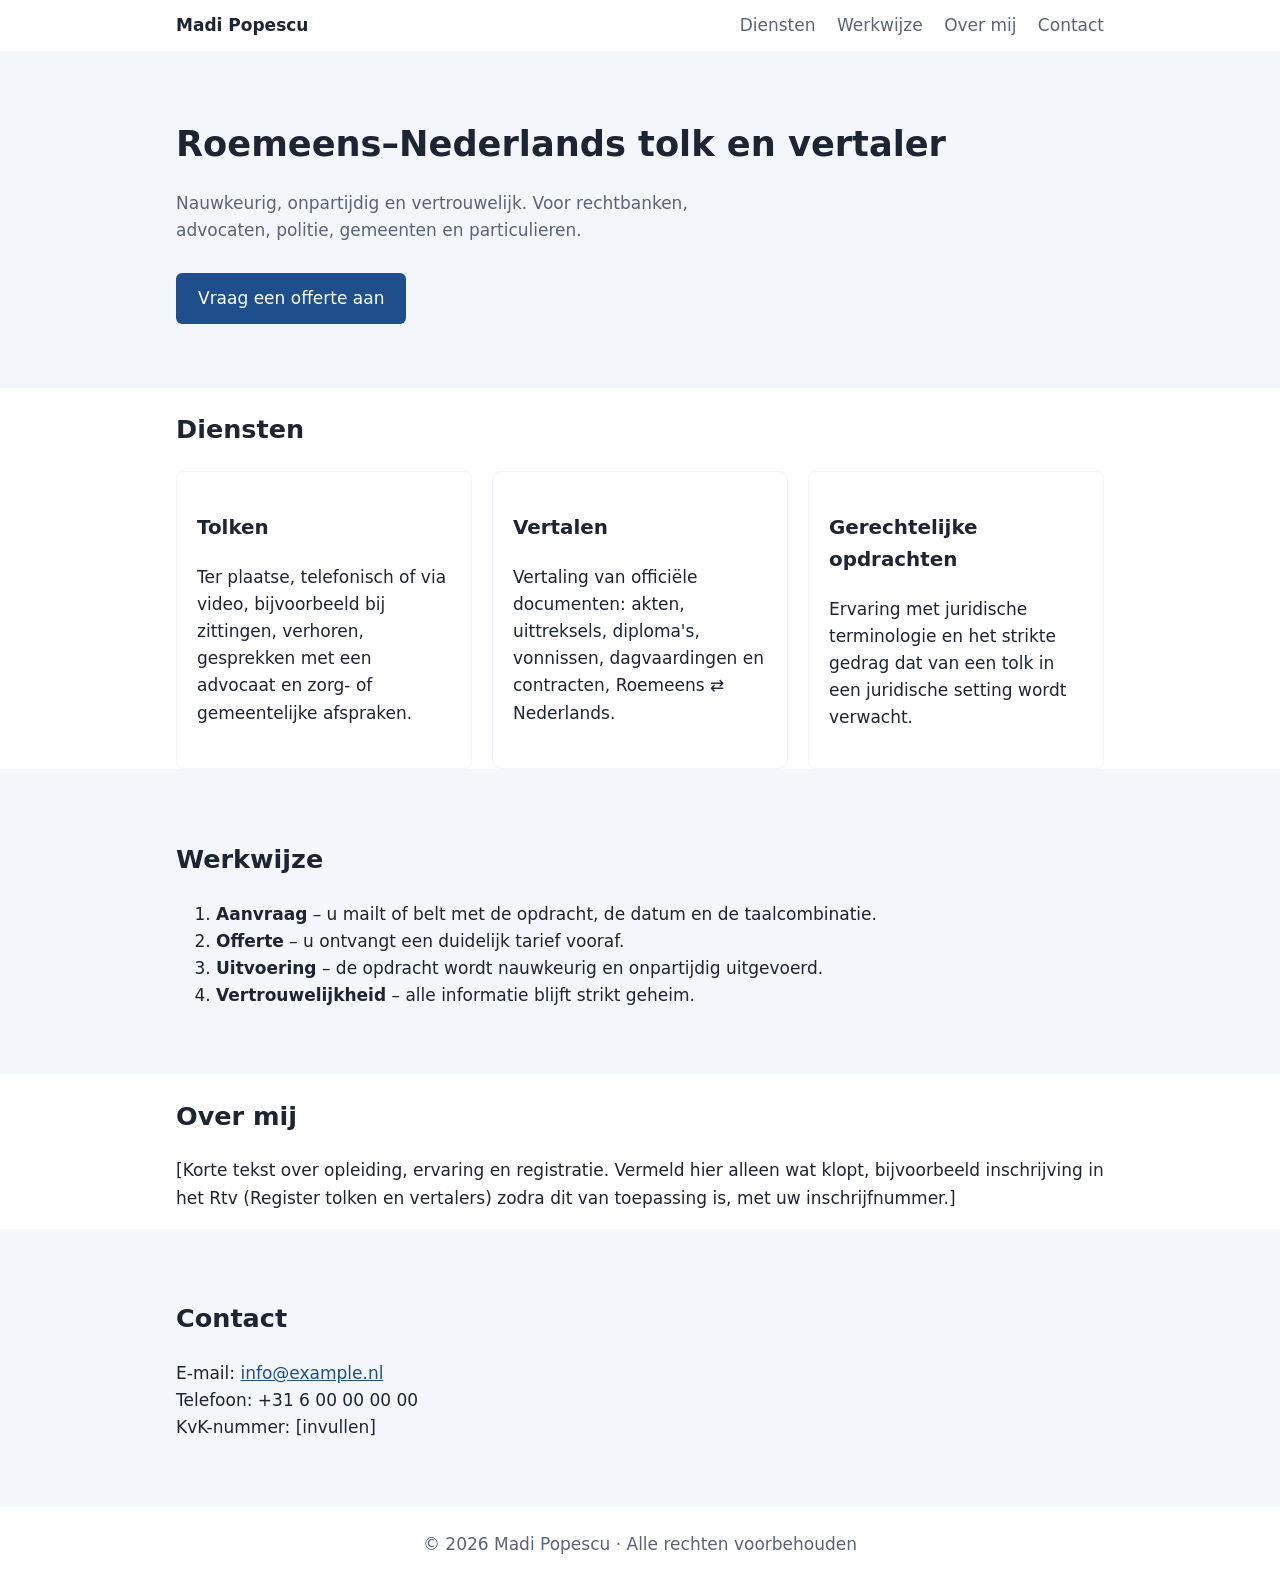
==== site/index.html @ e2a6f59c "Use Madi Popescu as name on site Co-Authored-By: Claude Sonnet 5.5 <noreply@anthropic.com> Claude-Se" ====
<!doctype html>
<html lang="nl">
<head>
  <meta charset="utf-8">
  <meta name="viewport" content="width=device-width, initial-scale=1">
  <title>Madi Popescu – Roemeens–Nederlands tolk en vertaler</title>
  <meta name="description" content="Tolk- en vertaaldiensten Roemeens–Nederlands voor rechtbanken, advocaten, politie, gemeenten en particulieren.">
  <link rel="stylesheet" href="style.css">
</head>
<body>
  <header class="top">
    <div class="wrap bar">
      <a class="logo" href="#">Madi Popescu</a>
      <nav>
        <a href="#diensten">Diensten</a>
        <a href="#werkwijze">Werkwijze</a>
        <a href="#over">Over mij</a>
        <a href="#contact">Contact</a>
      </nav>
    </div>
  </header>

  <main>
    <section class="hero">
      <div class="wrap">
        <h1>Roemeens–Nederlands tolk en vertaler</h1>
        <p>Nauwkeurig, onpartijdig en vertrouwelijk. Voor rechtbanken, advocaten, politie, gemeenten en particulieren.</p>
        <a class="btn" href="#contact">Vraag een offerte aan</a>
      </div>
    </section>

    <section id="diensten" class="wrap">
      <h2>Diensten</h2>
      <div class="cards">
        <article>
          <h3>Tolken</h3>
          <p>Ter plaatse, telefonisch of via video, bijvoorbeeld bij zittingen, verhoren, gesprekken met een advocaat en zorg- of gemeentelijke afspraken.</p>
        </article>
        <article>
          <h3>Vertalen</h3>
          <p>Vertaling van officiële documenten: akten, uittreksels, diploma's, vonnissen, dagvaardingen en contracten, Roemeens ⇄ Nederlands.</p>
        </article>
        <article>
          <h3>Gerechtelijke opdrachten</h3>
          <p>Ervaring met juridische terminologie en het strikte gedrag dat van een tolk in een juridische setting wordt verwacht.</p>
        </article>
      </div>
    </section>

    <section id="werkwijze" class="alt">
      <div class="wrap">
        <h2>Werkwijze</h2>
        <ol>
          <li><strong>Aanvraag</strong> – u mailt of belt met de opdracht, de datum en de taalcombinatie.</li>
          <li><strong>Offerte</strong> – u ontvangt een duidelijk tarief vooraf.</li>
          <li><strong>Uitvoering</strong> – de opdracht wordt nauwkeurig en onpartijdig uitgevoerd.</li>
          <li><strong>Vertrouwelijkheid</strong> – alle informatie blijft strikt geheim.</li>
        </ol>
      </div>
    </section>

    <section id="over" class="wrap">
      <h2>Over mij</h2>
      <p>[Korte tekst over opleiding, ervaring en registratie. Vermeld hier alleen wat klopt, bijvoorbeeld inschrijving in het Rtv (Register tolken en vertalers) zodra dit van toepassing is, met uw inschrijfnummer.]</p>
    </section>

    <section id="contact" class="alt">
      <div class="wrap">
        <h2>Contact</h2>
        <p>E-mail: <a href="mailto:info@example.nl">info@example.nl</a><br>
        Telefoon: +31 6 00 00 00 00<br>
        KvK-nummer: [invullen]</p>
      </div>
    </section>
  </main>

  <footer>
    <div class="wrap">© <span id="y"></span> Madi Popescu · Alle rechten voorbehouden</div>
  </footer>
  <script>document.getElementById('y').textContent = new Date().getFullYear();</script>
</body>
</html>
---- site/style.css ----
:root{--bg:#fff;--fg:#1d2433;--muted:#5b6475;--accent:#1f4e8c;--alt:#f3f6fa}
@media (prefers-color-scheme:dark){:root{--bg:#10151f;--fg:#e8ecf3;--muted:#a3adbf;--accent:#6ea8ff;--alt:#171e2b}}
*{box-sizing:border-box}
body{margin:0;font:17px/1.6 system-ui,sans-serif;background:var(--bg);color:var(--fg)}
.wrap{max-width:960px;margin:0 auto;padding:0 16px}
.top{border-bottom:1px solid var(--alt);position:sticky;top:0;background:var(--bg)}
.bar{display:flex;justify-content:space-between;align-items:center;flex-wrap:wrap;gap:8px;padding-top:12px;padding-bottom:12px}
.logo{font-weight:700;color:var(--fg);text-decoration:none}
nav a{margin-left:16px;color:var(--muted);text-decoration:none}
nav a:hover{color:var(--accent)}
.hero{background:var(--alt);padding:64px 0}
.hero h1{font-size:2.2rem;margin:0 0 12px}
.hero p{max-width:600px;color:var(--muted)}
.btn{display:inline-block;margin-top:12px;padding:12px 22px;background:var(--accent);color:#fff;border-radius:6px;text-decoration:none}
section{padding:48px 0}
section.wrap{padding-left:16px;padding-right:16px}
.alt{background:var(--alt)}
.cards{display:grid;grid-template-columns:repeat(auto-fit,minmax(240px,1fr));gap:20px}
.cards article{border:1px solid var(--alt);border-radius:8px;padding:20px}
a{color:var(--accent)}
footer{padding:24px 0;color:var(--muted);text-align:center}
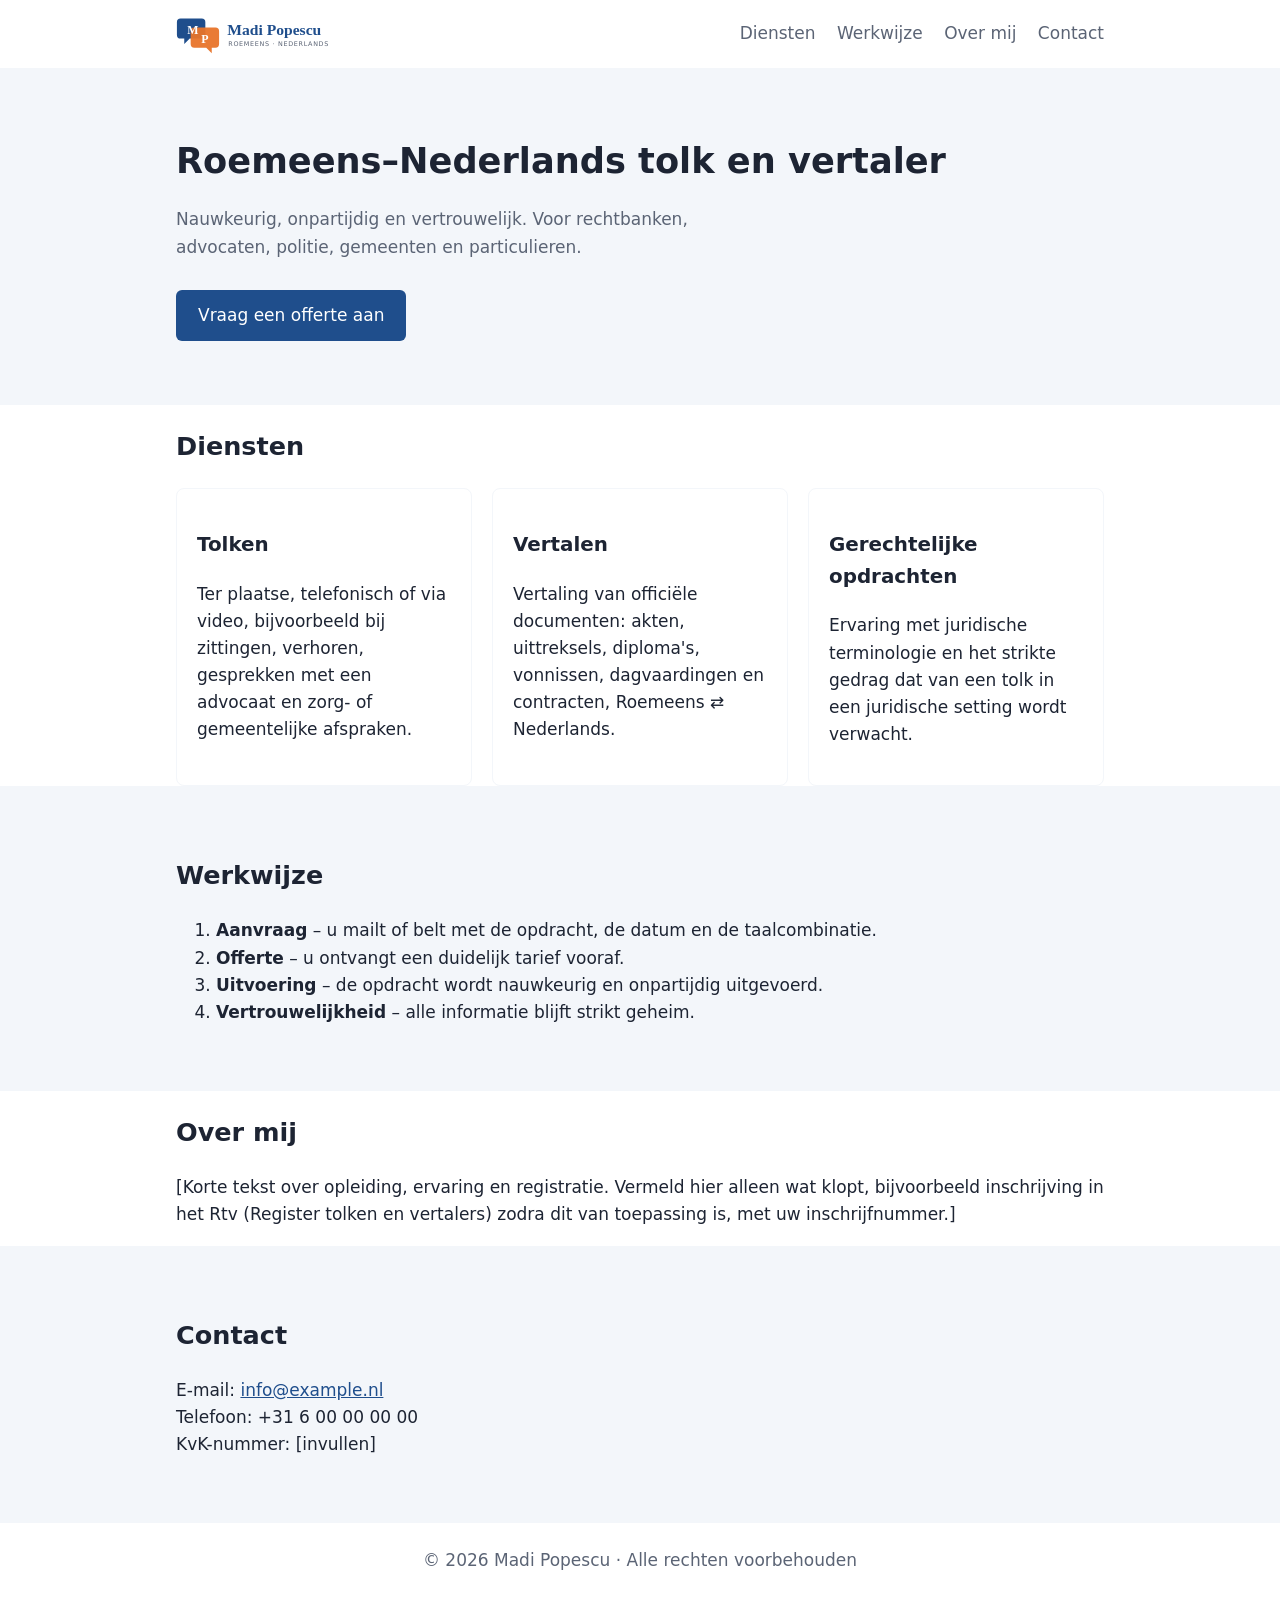
==== commit 097d1e30: "Add logo for Madi Popescu and use it in header Co-Authored-By: Claude Sonnet 5.5 <noreply@anthropic." ====
--- a/site/index.html
+++ b/site/index.html
@@ -10,7 +10,7 @@
 <body>
   <header class="top">
     <div class="wrap bar">
-      <a class="logo" href="#">Madi Popescu</a>
+      <a class="logo" href="#"><img src="logo.svg" alt="Madi Popescu" height="44"></a>
       <nav>
         <a href="#diensten">Diensten</a>
         <a href="#werkwijze">Werkwijze</a>
--- a/site/style.css
+++ b/site/style.css
@@ -5,7 +5,8 @@
 .wrap{max-width:960px;margin:0 auto;padding:0 16px}
 .top{border-bottom:1px solid var(--alt);position:sticky;top:0;background:var(--bg)}
 .bar{display:flex;justify-content:space-between;align-items:center;flex-wrap:wrap;gap:8px;padding-top:12px;padding-bottom:12px}
-.logo{font-weight:700;color:var(--fg);text-decoration:none}
+.logo{display:flex;align-items:center}
+.logo img{display:block;height:44px;width:auto}
 nav a{margin-left:16px;color:var(--muted);text-decoration:none}
 nav a:hover{color:var(--accent)}
 .hero{background:var(--alt);padding:64px 0}
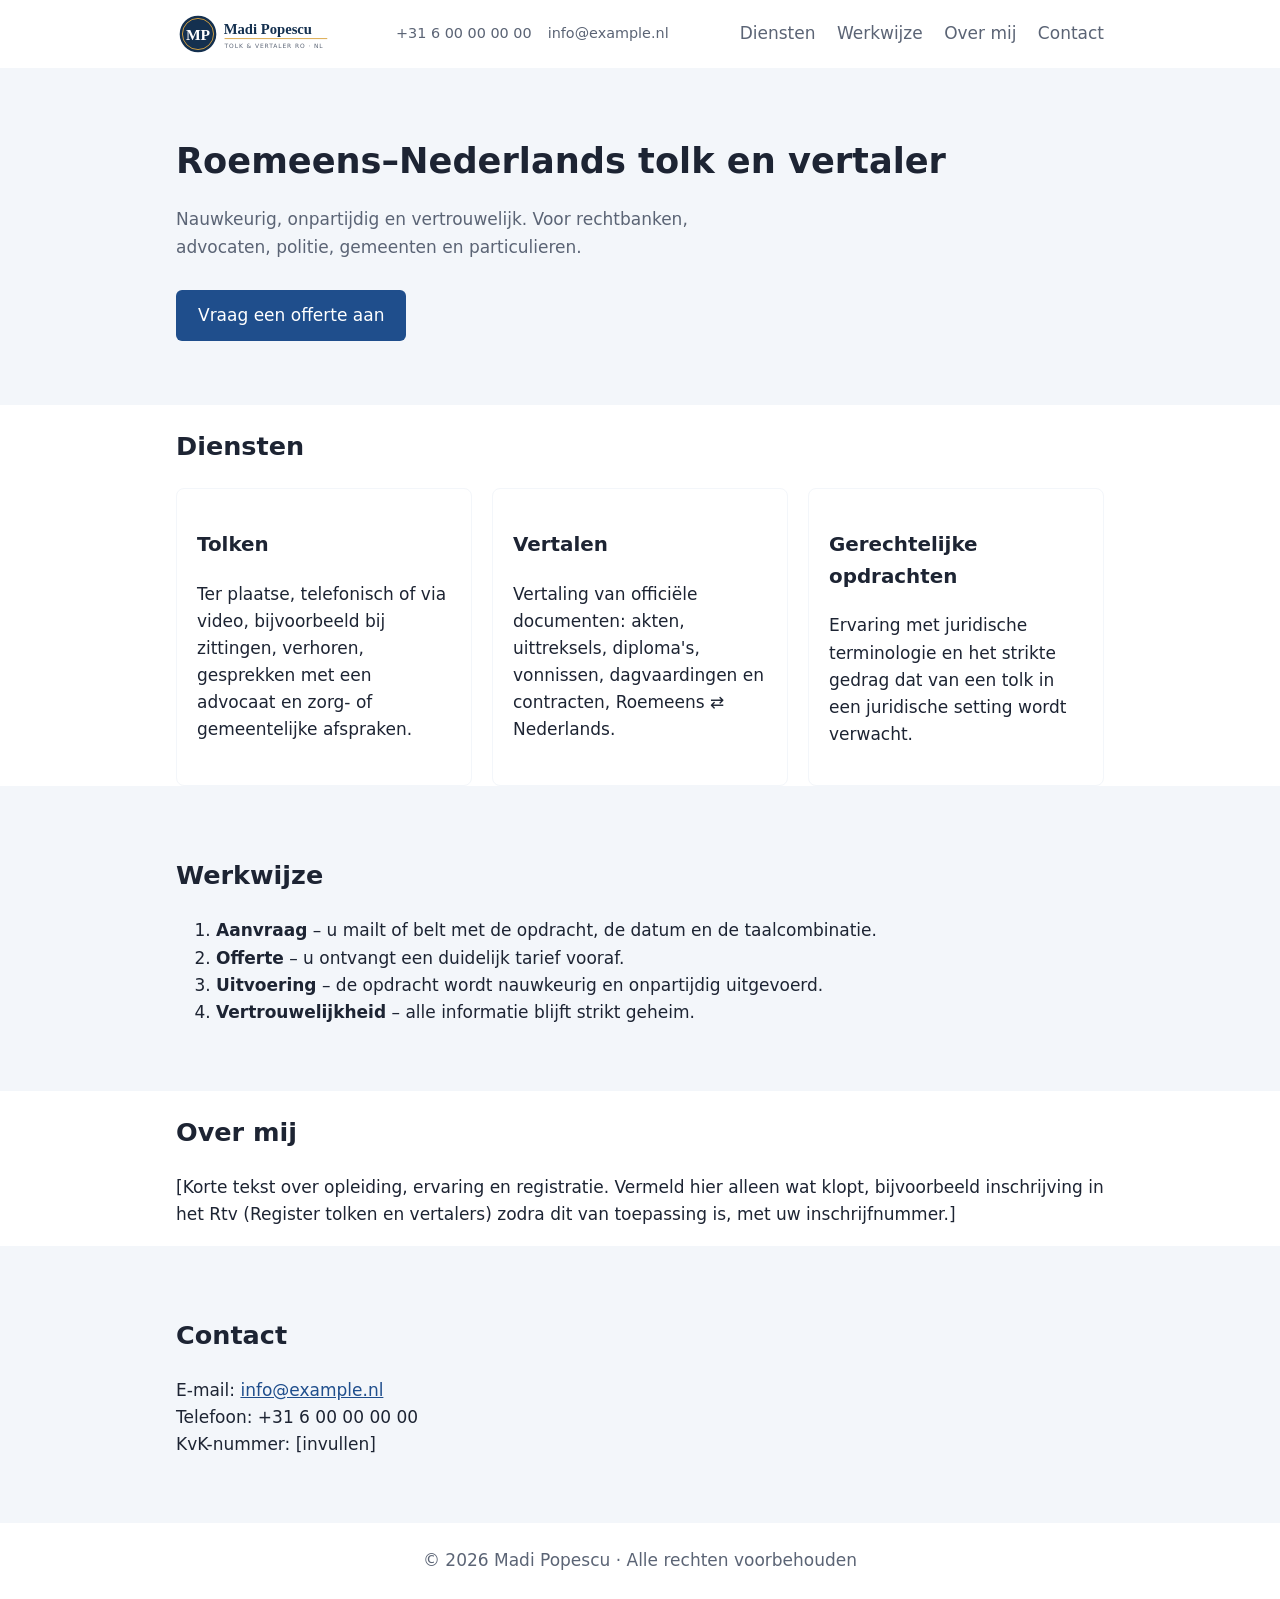
==== commit e47b88d0: "Use monogram logo in header and add phone/email to top bar Co-Authored-By: Claude Sonnet 5.5 <norepl" ====
--- a/site/index.html
+++ b/site/index.html
@@ -11,6 +11,10 @@
   <header class="top">
     <div class="wrap bar">
       <a class="logo" href="#"><img src="logo.svg" alt="Madi Popescu" height="44"></a>
+      <div class="contact-top">
+        <a href="tel:+31600000000">+31 6 00 00 00 00</a>
+        <a href="mailto:info@example.nl">info@example.nl</a>
+      </div>
       <nav>
         <a href="#diensten">Diensten</a>
         <a href="#werkwijze">Werkwijze</a>
--- a/site/style.css
+++ b/site/style.css
@@ -20,3 +20,7 @@
 .cards article{border:1px solid var(--alt);border-radius:8px;padding:20px}
 a{color:var(--accent)}
 footer{padding:24px 0;color:var(--muted);text-align:center}
+.contact-top{display:flex;gap:16px;flex-wrap:wrap;font-size:.9rem}
+.contact-top a{color:var(--muted);text-decoration:none}
+.contact-top a:hover{color:var(--accent)}
+@media (prefers-color-scheme:dark){.logo img{background:#fff;border-radius:6px;padding:2px 6px}}
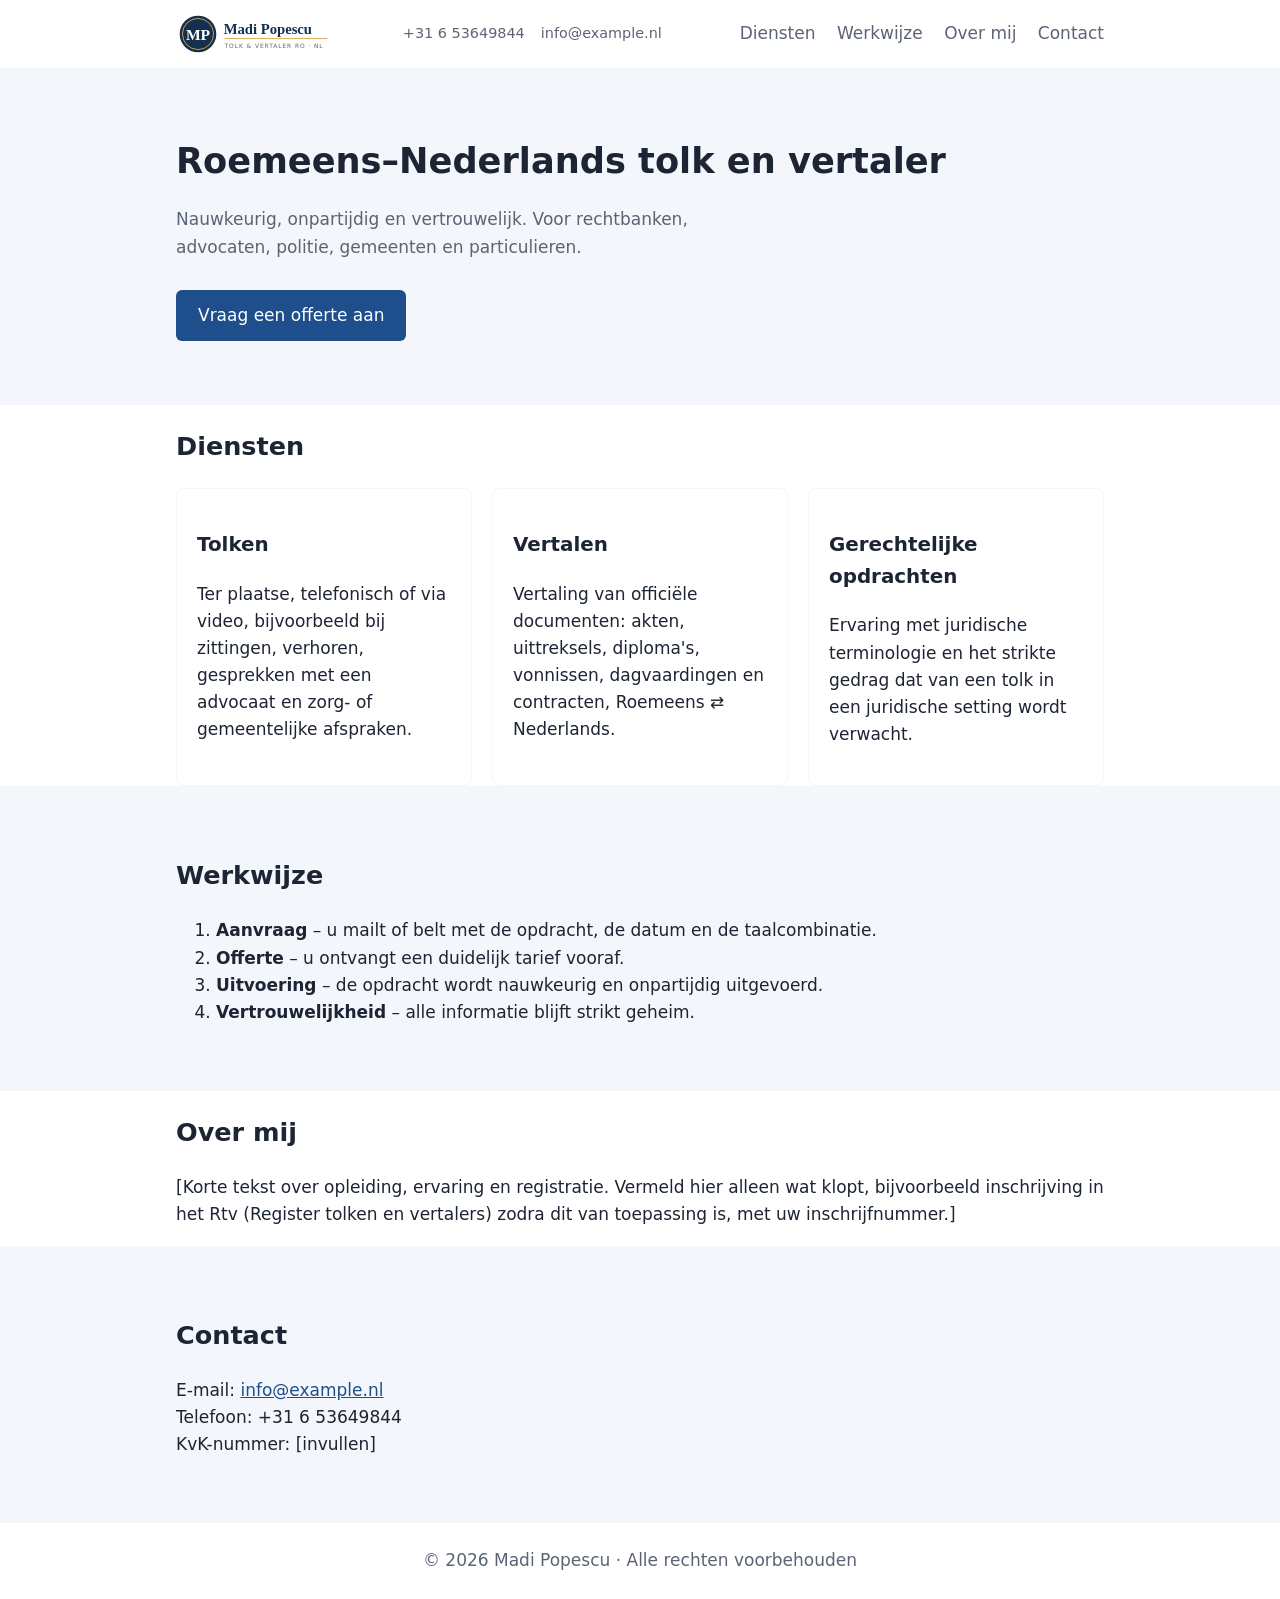
==== commit 3095179b: "Set Madi's real phone number Co-Authored-By: Claude Sonnet 5.5 <noreply@anthropic.com> Claude-Sessio" ====
--- a/site/index.html
+++ b/site/index.html
@@ -12,7 +12,7 @@
     <div class="wrap bar">
       <a class="logo" href="#"><img src="logo.svg" alt="Madi Popescu" height="44"></a>
       <div class="contact-top">
-        <a href="tel:+31600000000">+31 6 00 00 00 00</a>
+        <a href="tel:+31653649844">+31 6 53649844</a>
         <a href="mailto:info@example.nl">info@example.nl</a>
       </div>
       <nav>
@@ -72,7 +72,7 @@
       <div class="wrap">
         <h2>Contact</h2>
         <p>E-mail: <a href="mailto:info@example.nl">info@example.nl</a><br>
-        Telefoon: +31 6 00 00 00 00<br>
+        Telefoon: +31 6 53649844<br>
         KvK-nummer: [invullen]</p>
       </div>
     </section>
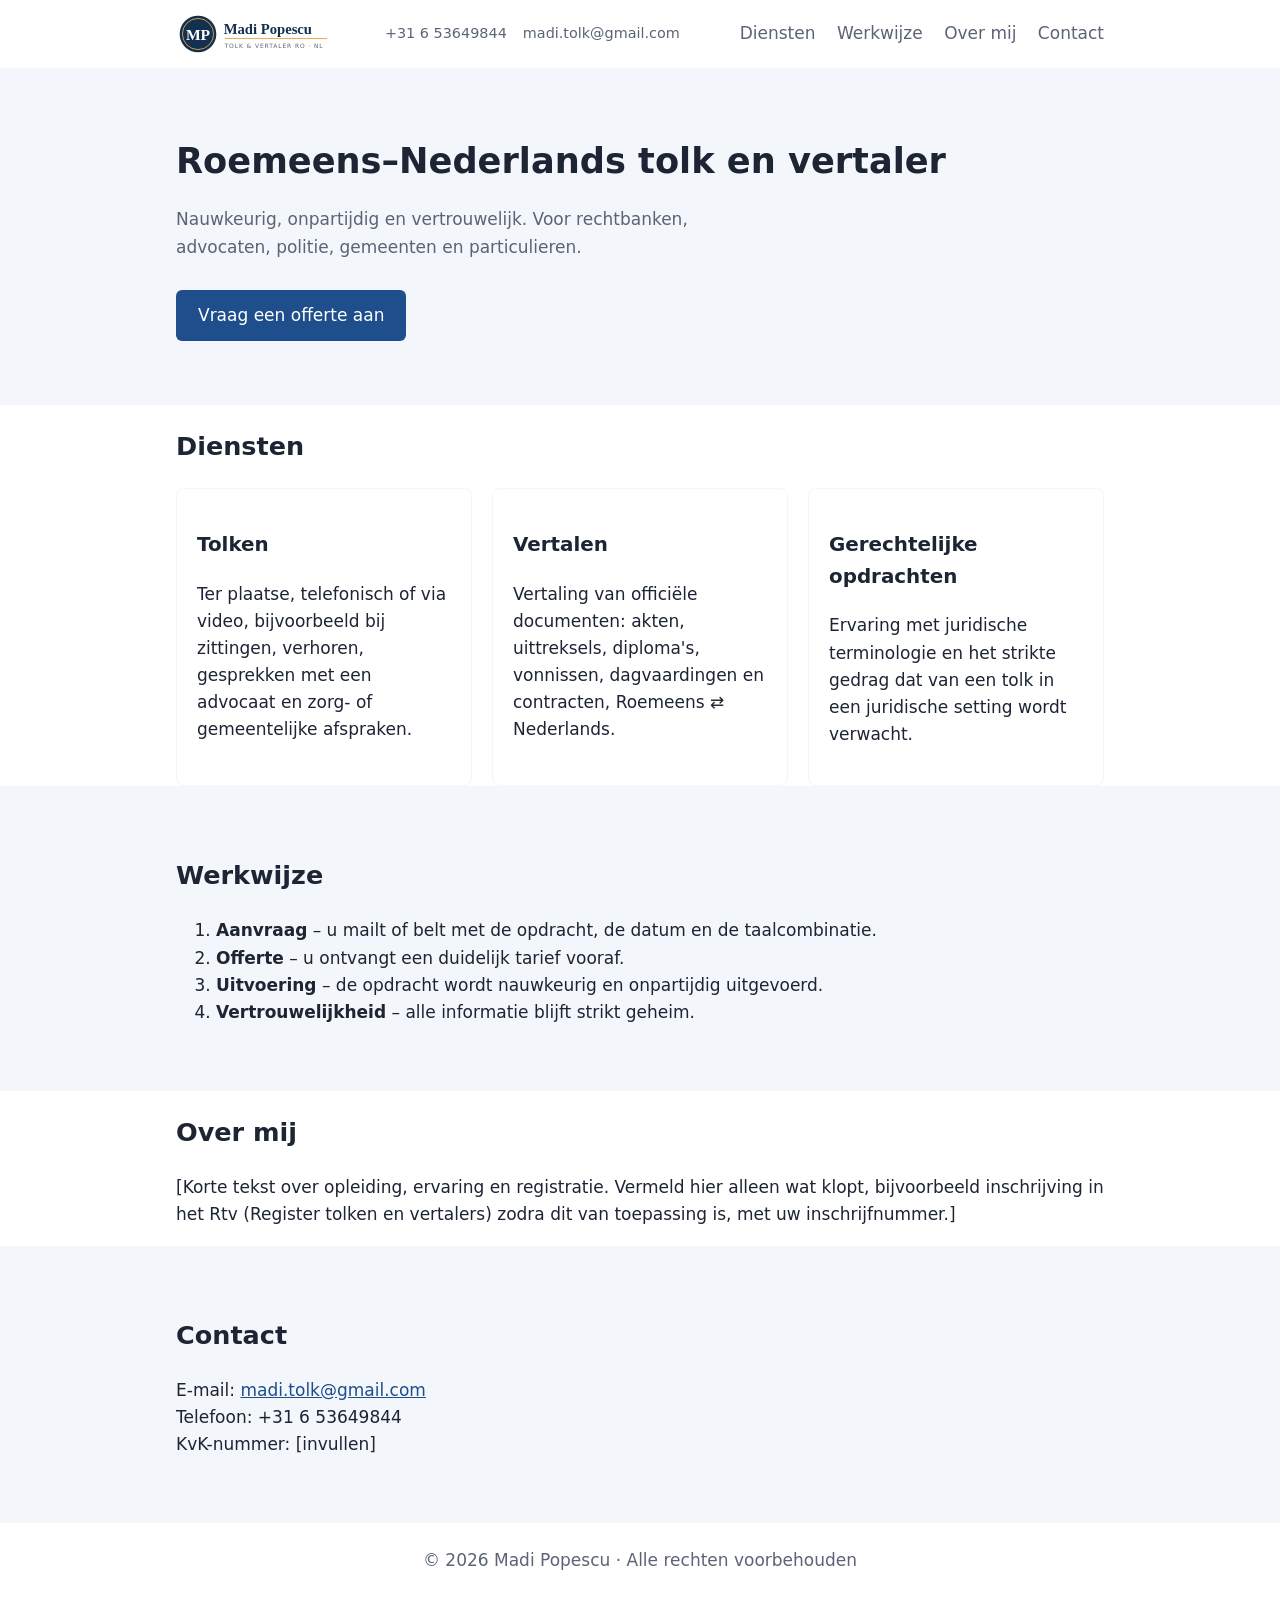
==== commit d580a48b: "Set Madi's real e-mail address Co-Authored-By: Claude Sonnet 5.5 <noreply@anthropic.com> Claude-Sess" ====
--- a/site/index.html
+++ b/site/index.html
@@ -13,7 +13,7 @@
       <a class="logo" href="#"><img src="logo.svg" alt="Madi Popescu" height="44"></a>
       <div class="contact-top">
         <a href="tel:+31653649844">+31 6 53649844</a>
-        <a href="mailto:info@example.nl">info@example.nl</a>
+        <a href="mailto:madi.tolk@gmail.com">madi.tolk@gmail.com</a>
       </div>
       <nav>
         <a href="#diensten">Diensten</a>
@@ -71,7 +71,7 @@
     <section id="contact" class="alt">
       <div class="wrap">
         <h2>Contact</h2>
-        <p>E-mail: <a href="mailto:info@example.nl">info@example.nl</a><br>
+        <p>E-mail: <a href="mailto:madi.tolk@gmail.com">madi.tolk@gmail.com</a><br>
         Telefoon: +31 6 53649844<br>
         KvK-nummer: [invullen]</p>
       </div>
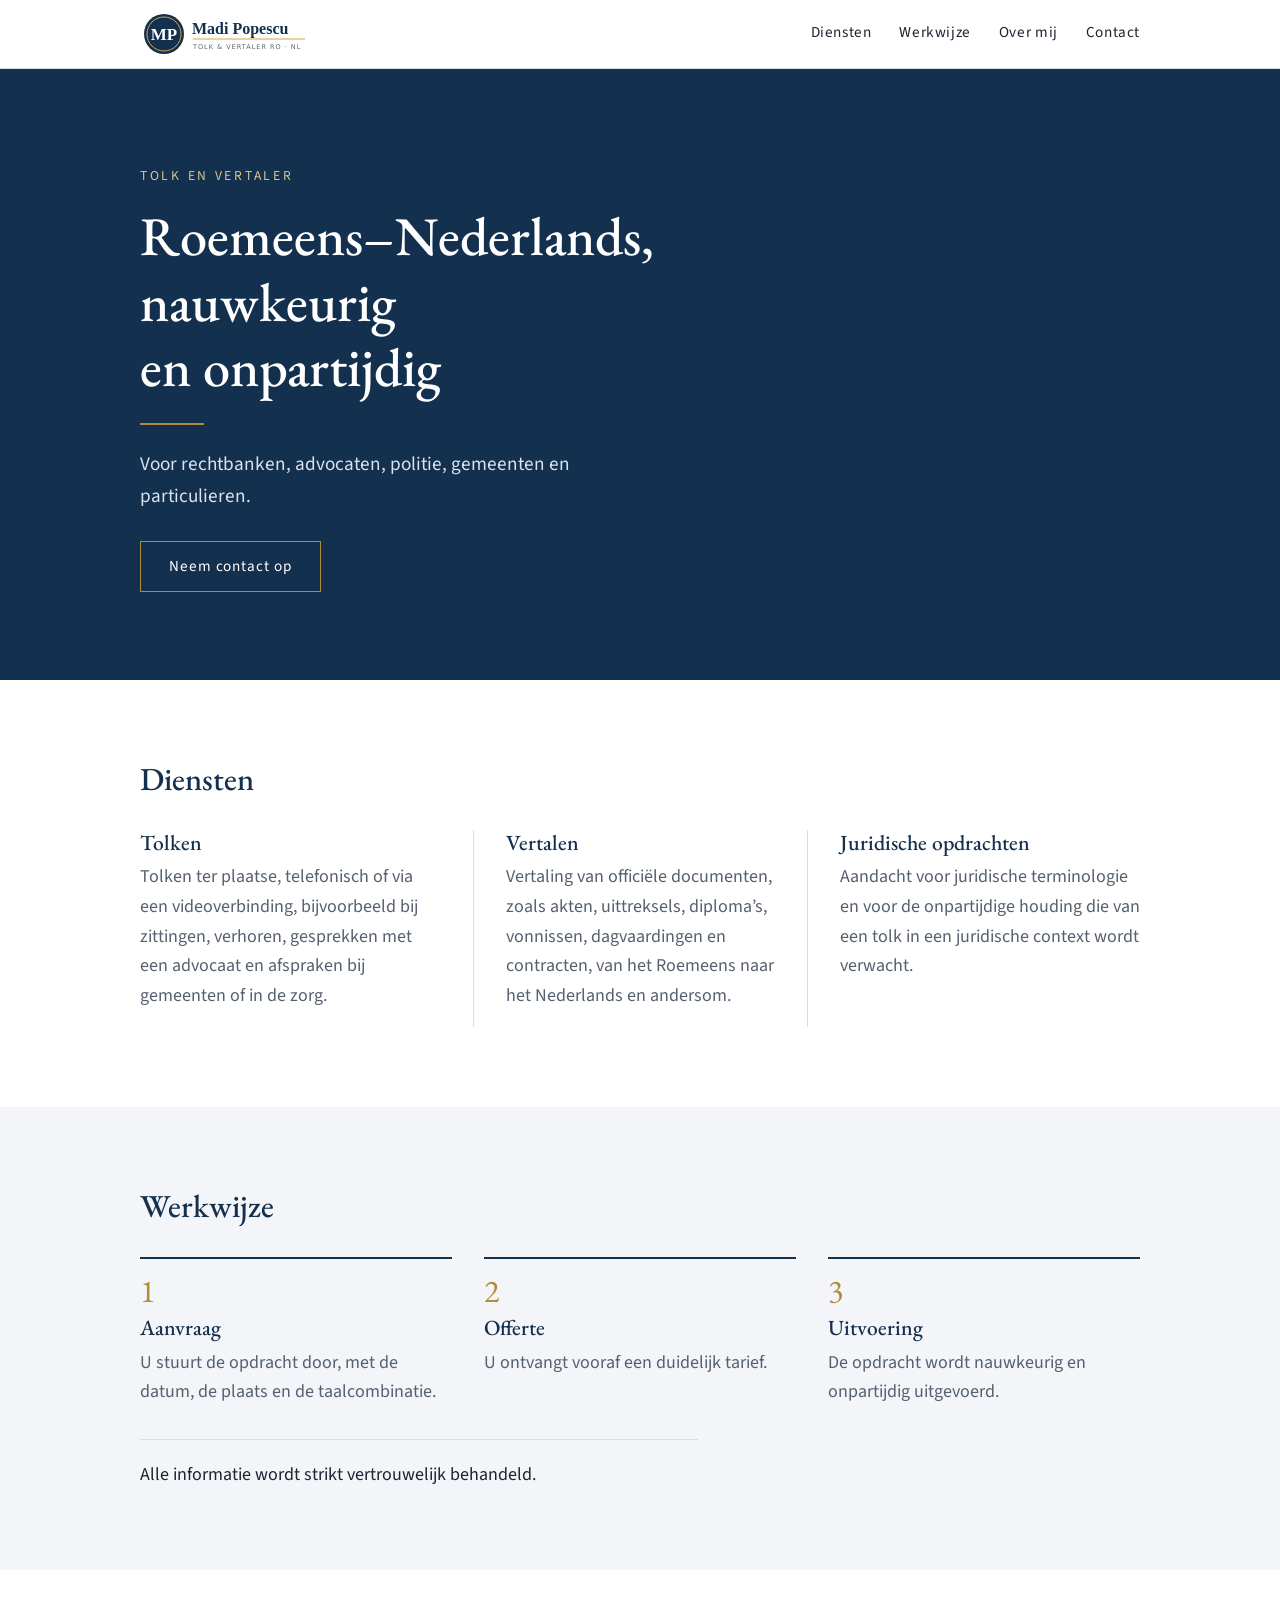
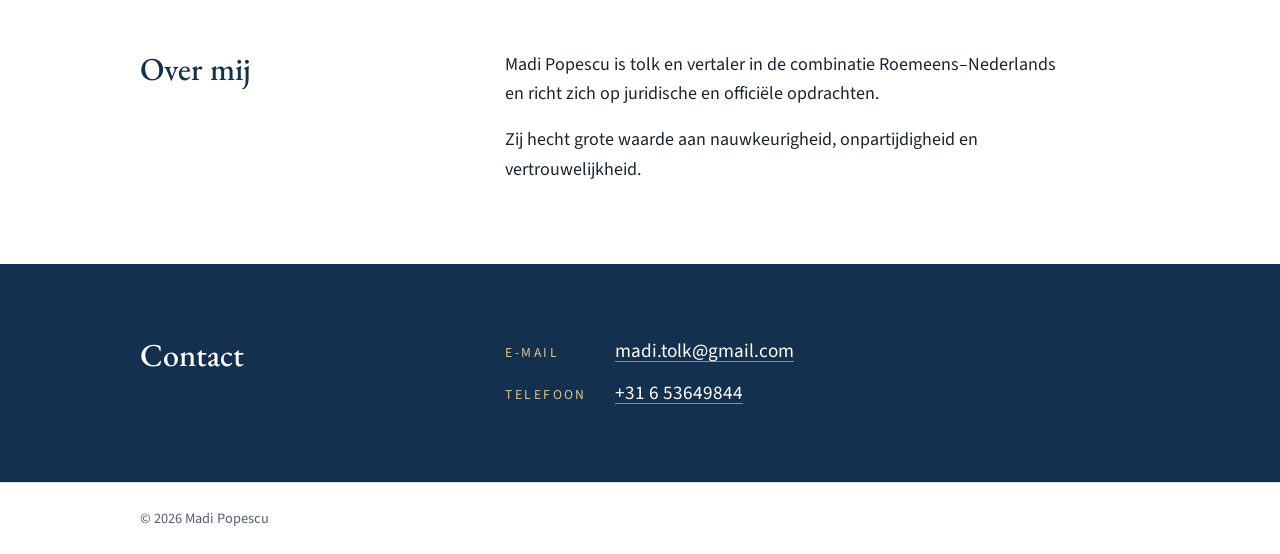
==== commit 97350802: "Redesign site: classic navy/gold look and proofread Dutch copy Co-Authored-By: Claude Sonnet 5.5 <no" ====
--- a/site/index.html
+++ b/site/index.html
@@ -5,81 +5,102 @@
   <meta name="viewport" content="width=device-width, initial-scale=1">
   <title>Madi Popescu – Roemeens–Nederlands tolk en vertaler</title>
   <meta name="description" content="Tolk- en vertaaldiensten Roemeens–Nederlands voor rechtbanken, advocaten, politie, gemeenten en particulieren.">
+  <link rel="preconnect" href="https://fonts.googleapis.com">
+  <link rel="preconnect" href="https://fonts.gstatic.com" crossorigin>
+  <link rel="stylesheet" href="https://fonts.googleapis.com/css2?family=EB+Garamond:wght@500;600&family=Source+Sans+3:wght@400;600&display=swap">
   <link rel="stylesheet" href="style.css">
 </head>
 <body>
   <header class="top">
     <div class="wrap bar">
-      <a class="logo" href="#"><img src="logo.svg" alt="Madi Popescu" height="44"></a>
-      <div class="contact-top">
-        <a href="tel:+31653649844">+31 6 53649844</a>
-        <a href="mailto:madi.tolk@gmail.com">madi.tolk@gmail.com</a>
-      </div>
-      <nav>
+      <a class="logo" href="#top"><img src="logo.svg" alt="Madi Popescu" height="48"></a>
+      <nav aria-label="Hoofdmenu">
         <a href="#diensten">Diensten</a>
         <a href="#werkwijze">Werkwijze</a>
-        <a href="#over">Over mij</a>
+        <a href="#over-mij">Over mij</a>
         <a href="#contact">Contact</a>
       </nav>
     </div>
   </header>
 
-  <main>
+  <main id="top">
     <section class="hero">
       <div class="wrap">
-        <h1>Roemeens–Nederlands tolk en vertaler</h1>
-        <p>Nauwkeurig, onpartijdig en vertrouwelijk. Voor rechtbanken, advocaten, politie, gemeenten en particulieren.</p>
-        <a class="btn" href="#contact">Vraag een offerte aan</a>
+        <p class="eyebrow">Tolk en vertaler</p>
+        <h1>Roemeens–Nederlands, nauwkeurig en onpartijdig</h1>
+        <p class="lead">Voor rechtbanken, advocaten, politie, gemeenten en particulieren.</p>
+        <a class="btn" href="#contact">Neem contact op</a>
       </div>
     </section>
 
-    <section id="diensten" class="wrap">
-      <h2>Diensten</h2>
-      <div class="cards">
-        <article>
-          <h3>Tolken</h3>
-          <p>Ter plaatse, telefonisch of via video, bijvoorbeeld bij zittingen, verhoren, gesprekken met een advocaat en zorg- of gemeentelijke afspraken.</p>
-        </article>
-        <article>
-          <h3>Vertalen</h3>
-          <p>Vertaling van officiële documenten: akten, uittreksels, diploma's, vonnissen, dagvaardingen en contracten, Roemeens ⇄ Nederlands.</p>
-        </article>
-        <article>
-          <h3>Gerechtelijke opdrachten</h3>
-          <p>Ervaring met juridische terminologie en het strikte gedrag dat van een tolk in een juridische setting wordt verwacht.</p>
-        </article>
+    <section id="diensten" class="section">
+      <div class="wrap">
+        <h2>Diensten</h2>
+        <div class="cols">
+          <article>
+            <h3>Tolken</h3>
+            <p>Tolken ter plaatse, telefonisch of via een videoverbinding, bijvoorbeeld bij zittingen, verhoren, gesprekken met een advocaat en afspraken bij gemeenten of in de zorg.</p>
+          </article>
+          <article>
+            <h3>Vertalen</h3>
+            <p>Vertaling van officiële documenten, zoals akten, uittreksels, diploma’s, vonnissen, dagvaardingen en contracten, van het Roemeens naar het Nederlands en andersom.</p>
+          </article>
+          <article>
+            <h3>Juridische opdrachten</h3>
+            <p>Aandacht voor juridische terminologie en voor de onpartijdige houding die van een tolk in een juridische context wordt verwacht.</p>
+          </article>
+        </div>
       </div>
     </section>
 
-    <section id="werkwijze" class="alt">
+    <section id="werkwijze" class="section tint">
       <div class="wrap">
         <h2>Werkwijze</h2>
-        <ol>
-          <li><strong>Aanvraag</strong> – u mailt of belt met de opdracht, de datum en de taalcombinatie.</li>
-          <li><strong>Offerte</strong> – u ontvangt een duidelijk tarief vooraf.</li>
-          <li><strong>Uitvoering</strong> – de opdracht wordt nauwkeurig en onpartijdig uitgevoerd.</li>
-          <li><strong>Vertrouwelijkheid</strong> – alle informatie blijft strikt geheim.</li>
+        <ol class="steps">
+          <li>
+            <h3>Aanvraag</h3>
+            <p>U stuurt de opdracht door, met de datum, de plaats en de taalcombinatie.</p>
+          </li>
+          <li>
+            <h3>Offerte</h3>
+            <p>U ontvangt vooraf een duidelijk tarief.</p>
+          </li>
+          <li>
+            <h3>Uitvoering</h3>
+            <p>De opdracht wordt nauwkeurig en onpartijdig uitgevoerd.</p>
+          </li>
         </ol>
+        <p class="note">Alle informatie wordt strikt vertrouwelijk behandeld.</p>
       </div>
     </section>
 
-    <section id="over" class="wrap">
-      <h2>Over mij</h2>
-      <p>[Korte tekst over opleiding, ervaring en registratie. Vermeld hier alleen wat klopt, bijvoorbeeld inschrijving in het Rtv (Register tolken en vertalers) zodra dit van toepassing is, met uw inschrijfnummer.]</p>
+    <section id="over-mij" class="section">
+      <div class="wrap split">
+        <h2>Over mij</h2>
+        <div>
+          <p>Madi Popescu is tolk en vertaler in de combinatie Roemeens–Nederlands en richt zich op juridische en officiële opdrachten.</p>
+          <p>Zij hecht grote waarde aan nauwkeurigheid, onpartijdigheid en vertrouwelijkheid.</p>
+          <!-- Nog toe te voegen: opleiding, ervaring en, zodra van toepassing, inschrijving in het Rtv met inschrijfnummer. -->
+        </div>
+      </div>
     </section>
 
-    <section id="contact" class="alt">
-      <div class="wrap">
+    <section id="contact" class="contact">
+      <div class="wrap split">
         <h2>Contact</h2>
-        <p>E-mail: <a href="mailto:madi.tolk@gmail.com">madi.tolk@gmail.com</a><br>
-        Telefoon: +31 6 53649844<br>
-        KvK-nummer: [invullen]</p>
+        <dl>
+          <dt>E-mail</dt>
+          <dd><a href="mailto:madi.tolk@gmail.com">madi.tolk@gmail.com</a></dd>
+          <dt>Telefoon</dt>
+          <dd><a href="tel:+31653649844">+31 6 53649844</a></dd>
+          <!-- KvK-nummer toevoegen zodra beschikbaar. -->
+        </dl>
       </div>
     </section>
   </main>
 
   <footer>
-    <div class="wrap">© <span id="y"></span> Madi Popescu · Alle rechten voorbehouden</div>
+    <div class="wrap">© <span id="y">2026</span> Madi Popescu</div>
   </footer>
   <script>document.getElementById('y').textContent = new Date().getFullYear();</script>
 </body>
--- a/site/style.css
+++ b/site/style.css
@@ -1,26 +1,78 @@
-:root{--bg:#fff;--fg:#1d2433;--muted:#5b6475;--accent:#1f4e8c;--alt:#f3f6fa}
-@media (prefers-color-scheme:dark){:root{--bg:#10151f;--fg:#e8ecf3;--muted:#a3adbf;--accent:#6ea8ff;--alt:#171e2b}}
+/* Klassiek en ingetogen: marineblauw als hoofdkleur, goud alleen voor dunne lijnen. */
+:root{
+  --navy:#14304f;
+  --gold:#b08d3c;
+  --ink:#1c2430;
+  --muted:#556070;
+  --paper:#ffffff;
+  --tint:#f3f5f8;
+  --rule:#d9dee6;
+  --serif:"EB Garamond",Georgia,"Times New Roman",serif;
+  --sans:"Source Sans 3",system-ui,-apple-system,"Segoe UI",sans-serif;
+  color-scheme:light;
+}
 *{box-sizing:border-box}
-body{margin:0;font:17px/1.6 system-ui,sans-serif;background:var(--bg);color:var(--fg)}
-.wrap{max-width:960px;margin:0 auto;padding:0 16px}
-.top{border-bottom:1px solid var(--alt);position:sticky;top:0;background:var(--bg)}
-.bar{display:flex;justify-content:space-between;align-items:center;flex-wrap:wrap;gap:8px;padding-top:12px;padding-bottom:12px}
-.logo{display:flex;align-items:center}
-.logo img{display:block;height:44px;width:auto}
-nav a{margin-left:16px;color:var(--muted);text-decoration:none}
-nav a:hover{color:var(--accent)}
-.hero{background:var(--alt);padding:64px 0}
-.hero h1{font-size:2.2rem;margin:0 0 12px}
-.hero p{max-width:600px;color:var(--muted)}
-.btn{display:inline-block;margin-top:12px;padding:12px 22px;background:var(--accent);color:#fff;border-radius:6px;text-decoration:none}
-section{padding:48px 0}
-section.wrap{padding-left:16px;padding-right:16px}
-.alt{background:var(--alt)}
-.cards{display:grid;grid-template-columns:repeat(auto-fit,minmax(240px,1fr));gap:20px}
-.cards article{border:1px solid var(--alt);border-radius:8px;padding:20px}
-a{color:var(--accent)}
-footer{padding:24px 0;color:var(--muted);text-align:center}
-.contact-top{display:flex;gap:16px;flex-wrap:wrap;font-size:.9rem}
-.contact-top a{color:var(--muted);text-decoration:none}
-.contact-top a:hover{color:var(--accent)}
-@media (prefers-color-scheme:dark){.logo img{background:#fff;border-radius:6px;padding:2px 6px}}
+html{scroll-behavior:smooth;scroll-padding-top:5rem}
+body{margin:0;background:var(--paper);color:var(--ink);font:18px/1.65 var(--sans)}
+.wrap{max-width:1040px;margin:0 auto;padding-left:max(20px,env(safe-area-inset-left,0px));padding-right:max(20px,env(safe-area-inset-right,0px))}
+a{color:var(--navy)}
+:focus-visible{outline:2px solid var(--gold);outline-offset:3px}
+
+h1,h2,h3{font-family:var(--serif);font-weight:500;line-height:1.2;text-wrap:balance;margin:0}
+h2{font-size:2rem;color:var(--navy)}
+h3{font-size:1.35rem;color:var(--navy);margin-bottom:.4rem}
+p{margin:0 0 1rem;max-width:62ch}
+
+.top{background:var(--paper);border-bottom:1px solid var(--rule);position:sticky;top:env(safe-area-inset-top,0px);z-index:5}
+.bar{display:flex;justify-content:space-between;align-items:center;flex-wrap:wrap;gap:8px 24px;padding-top:10px;padding-bottom:10px}
+.logo img{display:block;height:48px;width:auto}
+nav{display:flex;gap:28px;flex-wrap:wrap}
+nav a{color:var(--ink);text-decoration:none;font-size:.95rem;letter-spacing:.04em;padding:4px 0;border-bottom:2px solid transparent}
+nav a:hover{border-color:var(--gold)}
+
+.hero{background:var(--navy);color:#fff;padding:96px 0 88px}
+.eyebrow{margin:0 0 1rem;font-size:.85rem;letter-spacing:.2em;text-transform:uppercase;color:#d9c48c}
+.hero h1{font-size:clamp(2.1rem,5vw,3.4rem);max-width:20ch;color:#fff}
+.hero h1::after{content:"";display:block;width:64px;height:2px;background:var(--gold);margin:1.5rem 0}
+.lead{font-size:1.2rem;color:#dbe3ee;max-width:52ch}
+.btn{display:inline-block;margin-top:.75rem;padding:12px 28px;border:1px solid var(--gold);color:#fff;text-decoration:none;letter-spacing:.06em;font-size:.95rem}
+.btn:hover{background:var(--gold);color:var(--navy)}
+
+.section{padding:80px 0}
+.tint{background:var(--tint)}
+.section h2{margin-bottom:2rem}
+.cols{display:grid;grid-template-columns:repeat(3,1fr);gap:0}
+.cols article{padding:0 32px;border-left:1px solid var(--rule)}
+.cols article:first-child{padding-left:0;border-left:0}
+.cols article:last-child{padding-right:0}
+.cols p{color:var(--muted)}
+
+.steps{list-style:none;margin:0 0 2rem;padding:0;display:grid;grid-template-columns:repeat(3,1fr);gap:32px;counter-reset:s}
+.steps li{counter-increment:s;border-top:2px solid var(--navy);padding-top:1rem}
+.steps li::before{content:counter(s);display:block;font-family:var(--serif);font-size:2rem;color:var(--gold);line-height:1;margin-bottom:.5rem}
+.steps p{color:var(--muted);margin:0}
+.note{margin:0;padding-top:1.25rem;border-top:1px solid var(--rule);color:var(--ink)}
+
+.split{display:grid;grid-template-columns:1fr 2fr;gap:24px 48px}
+.split h2{margin:0}
+.split p:last-child{margin-bottom:0}
+
+.contact{background:var(--navy);color:#fff;padding:72px 0}
+.contact h2{color:#fff}
+.contact dl{margin:0;display:grid;grid-template-columns:max-content 1fr;gap:10px 28px;align-items:baseline}
+.contact dt{font-size:.85rem;letter-spacing:.18em;text-transform:uppercase;color:#d9c48c}
+.contact dd{margin:0;font-size:1.2rem;overflow-wrap:anywhere}
+.contact a{color:#fff;text-decoration-color:var(--gold);text-underline-offset:4px}
+
+footer{padding:24px 0;color:var(--muted);font-size:.9rem;border-top:1px solid var(--rule)}
+
+@media (max-width:760px){
+  body{font-size:17px}
+  .hero{padding:64px 0}
+  .section{padding:56px 0}
+  .cols,.steps,.split{grid-template-columns:1fr}
+  .cols article,.cols article:first-child,.cols article:last-child{padding:0 0 24px;border-left:0;border-bottom:1px solid var(--rule)}
+  .cols article:last-child{border-bottom:0}
+  nav{gap:18px}
+}
+@media (prefers-reduced-motion:reduce){html{scroll-behavior:auto}}
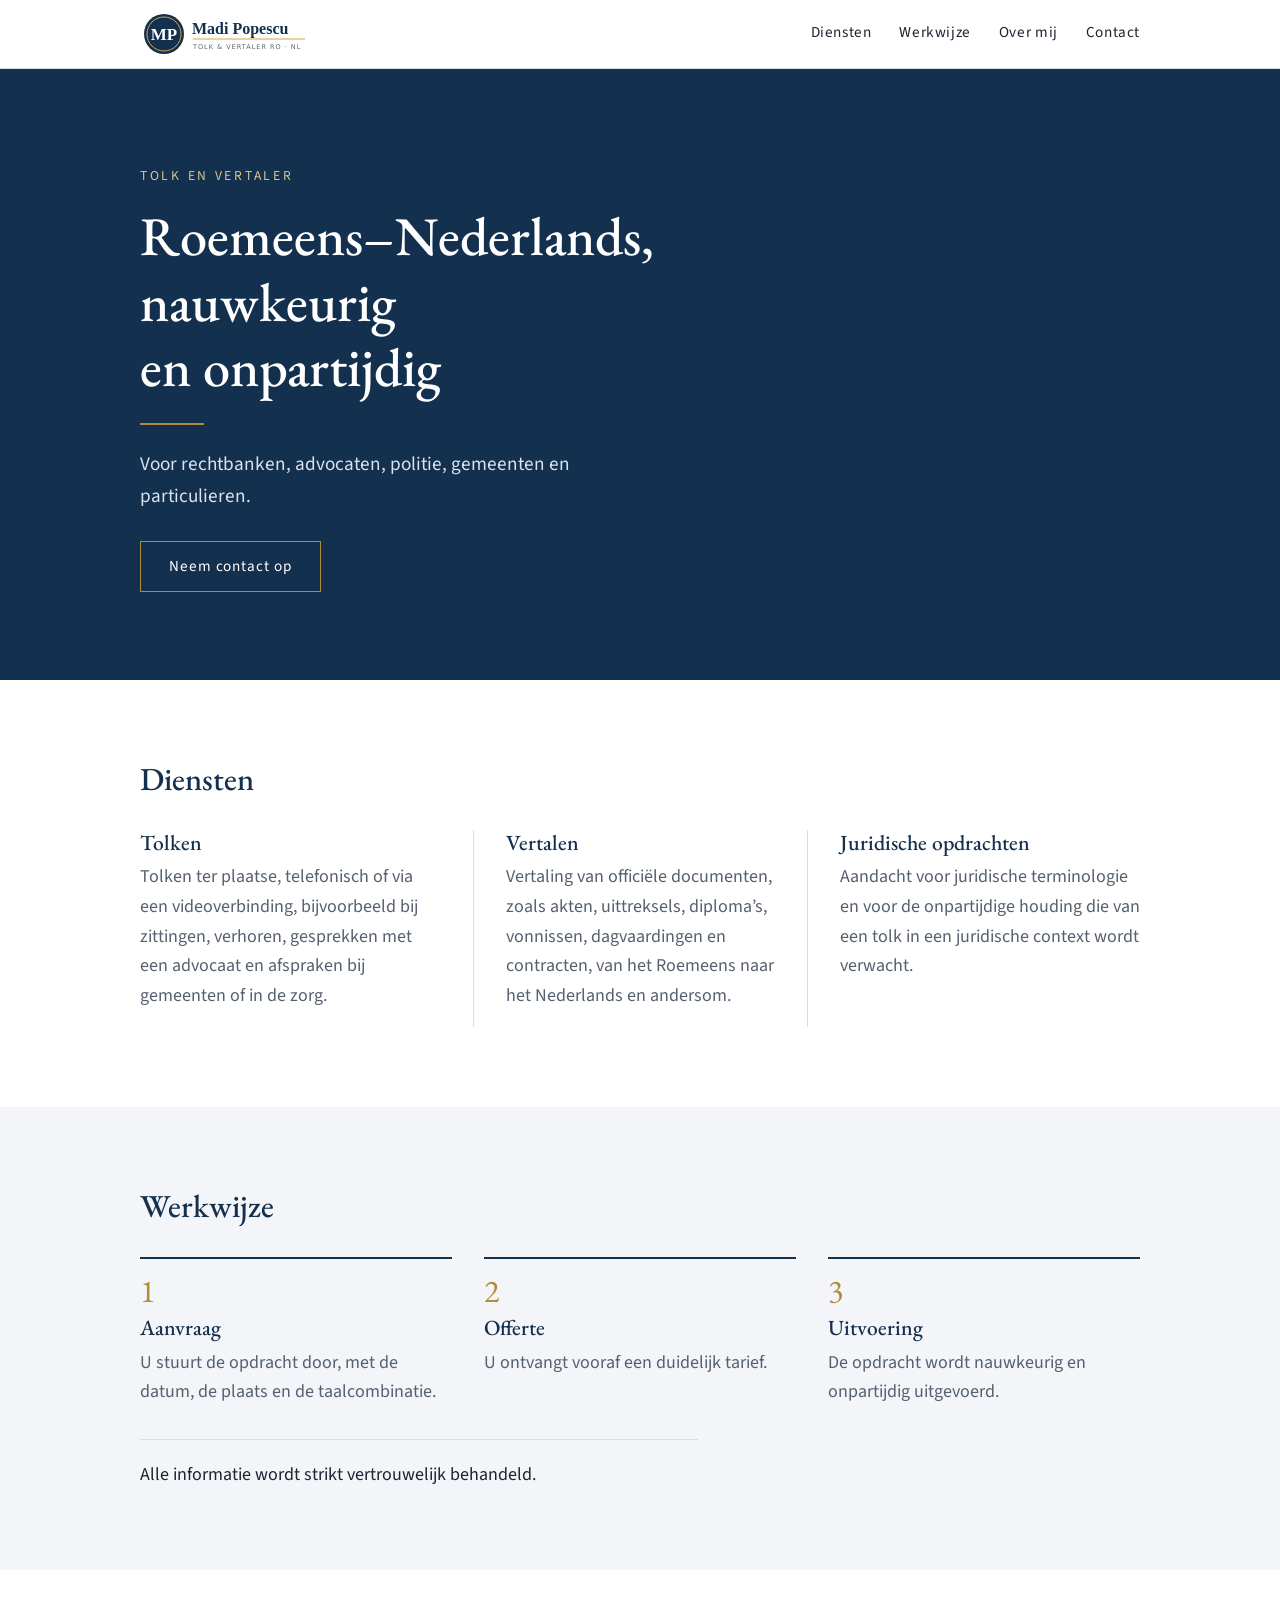
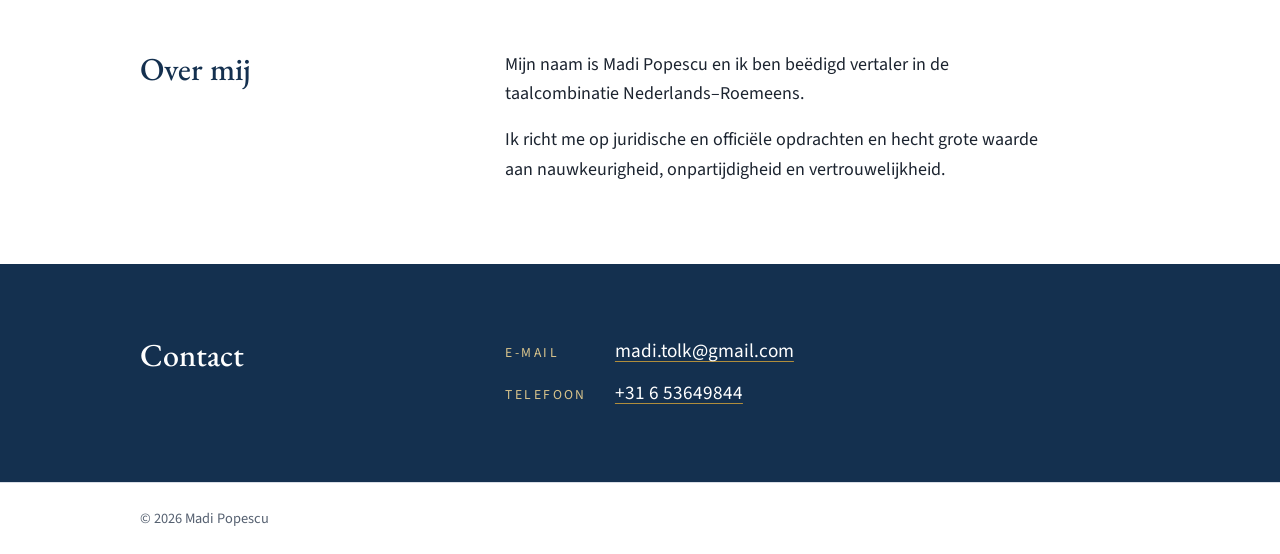
==== commit 6a4cfa92: "Rewrite 'Over mij' in first person Co-Authored-By: Claude Sonnet 5.5 <noreply@anthropic.com> Claude-" ====
--- a/site/index.html
+++ b/site/index.html
@@ -78,8 +78,8 @@
       <div class="wrap split">
         <h2>Over mij</h2>
         <div>
-          <p>Madi Popescu is tolk en vertaler in de combinatie Roemeens–Nederlands en richt zich op juridische en officiële opdrachten.</p>
-          <p>Zij hecht grote waarde aan nauwkeurigheid, onpartijdigheid en vertrouwelijkheid.</p>
+          <p>Mijn naam is Madi Popescu en ik ben beëdigd vertaler in de taalcombinatie Nederlands–Roemeens.</p>
+          <p>Ik richt me op juridische en officiële opdrachten en hecht grote waarde aan nauwkeurigheid, onpartijdigheid en vertrouwelijkheid.</p>
           <!-- Nog toe te voegen: opleiding, ervaring en, zodra van toepassing, inschrijving in het Rtv met inschrijfnummer. -->
         </div>
       </div>
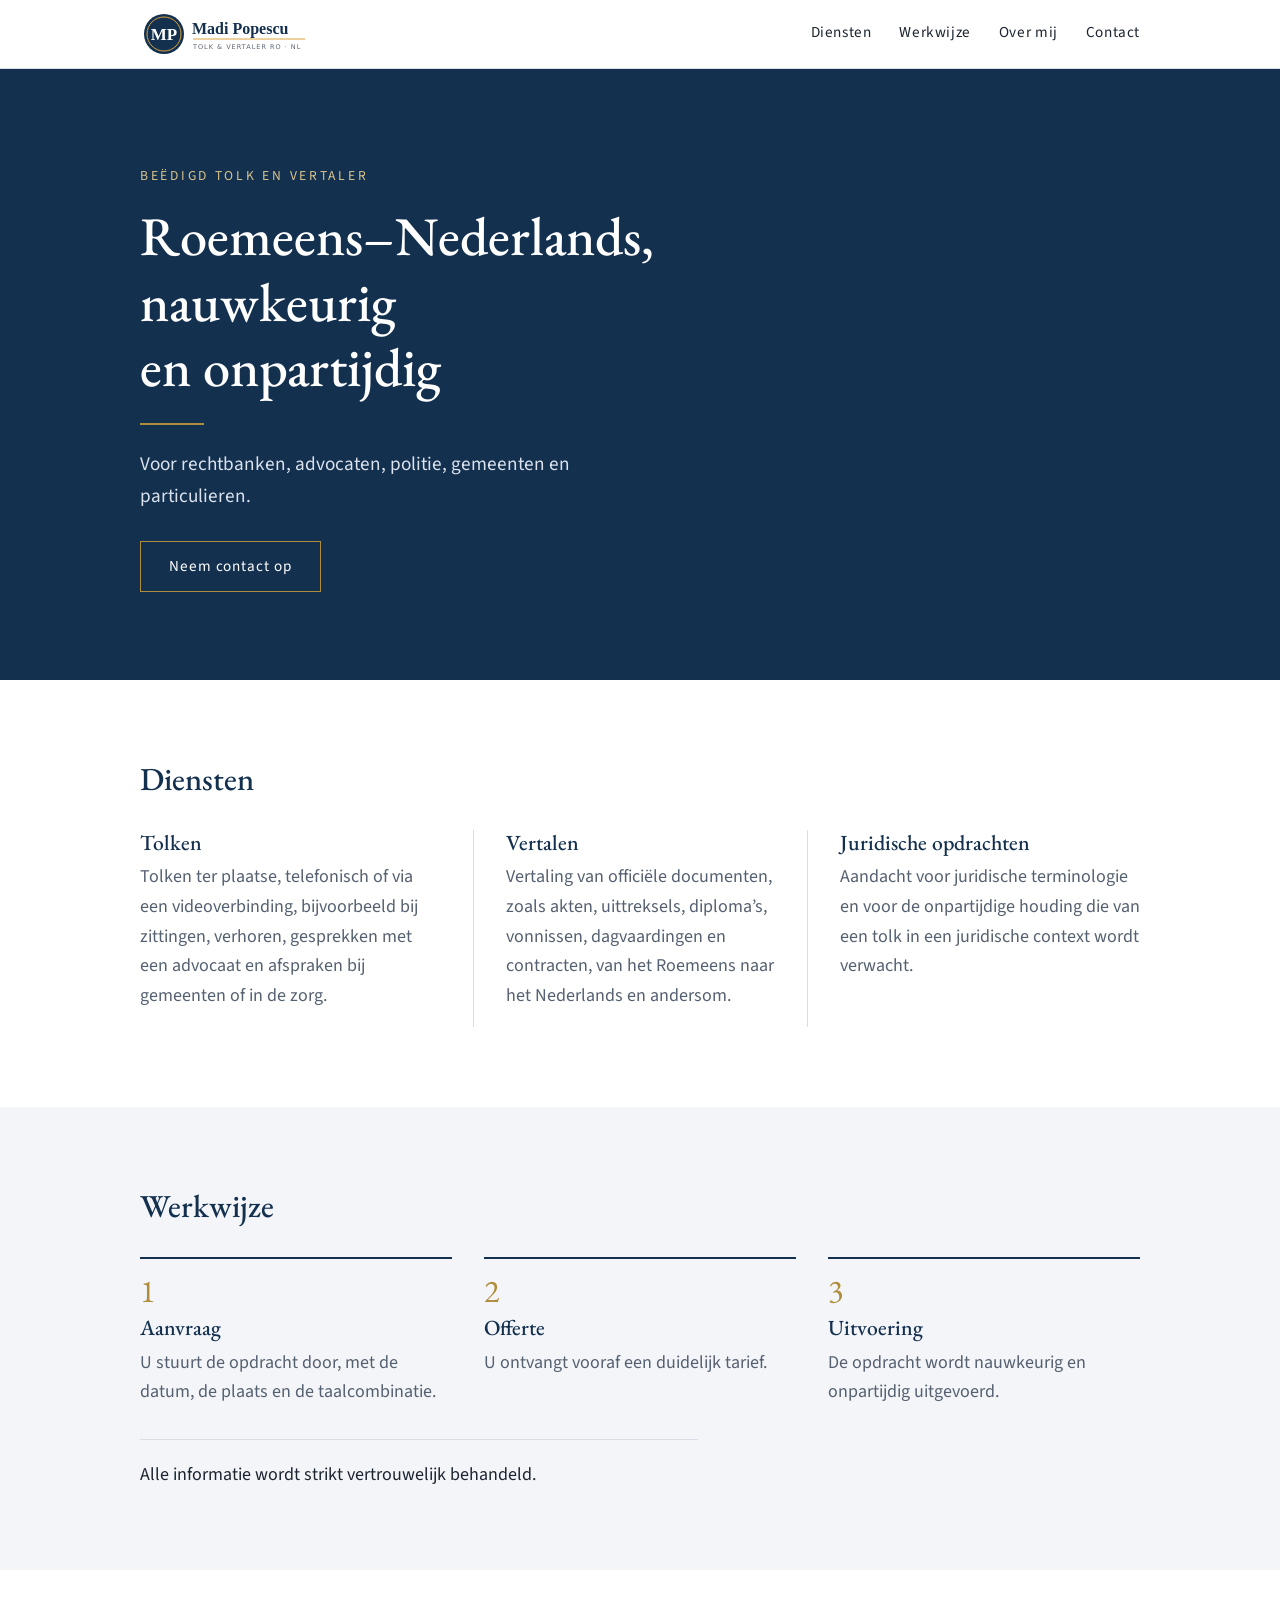
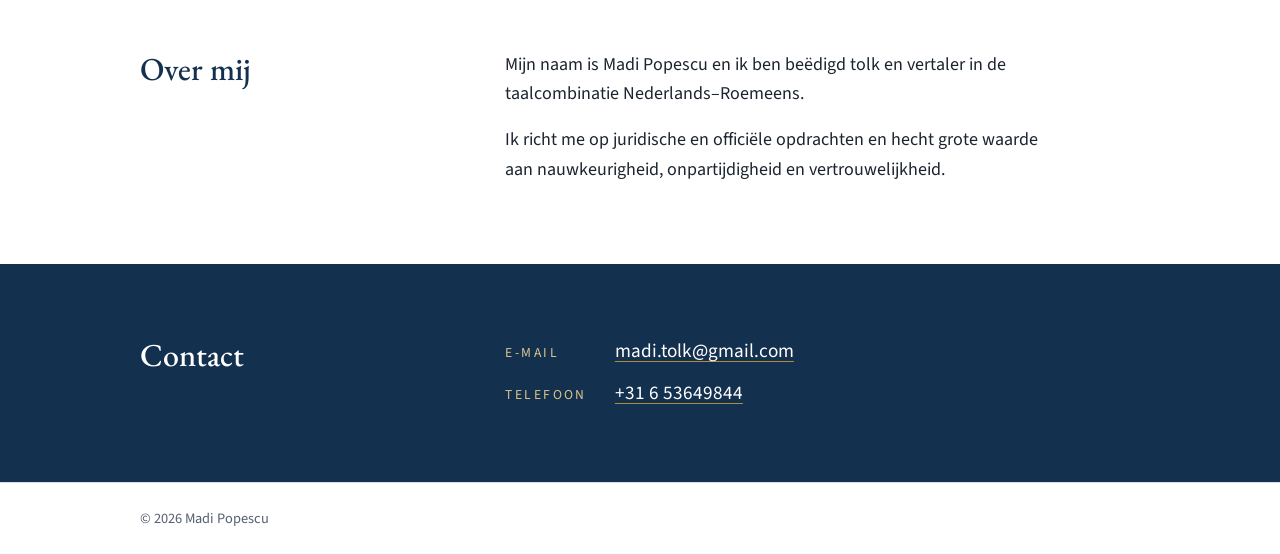
==== commit 278cea60: "State sworn interpreter and translator status Co-Authored-By: Claude Sonnet 5.5 <noreply@anthropic.c" ====
--- a/site/index.html
+++ b/site/index.html
@@ -26,7 +26,7 @@
   <main id="top">
     <section class="hero">
       <div class="wrap">
-        <p class="eyebrow">Tolk en vertaler</p>
+        <p class="eyebrow">Beëdigd tolk en vertaler</p>
         <h1>Roemeens–Nederlands, nauwkeurig en onpartijdig</h1>
         <p class="lead">Voor rechtbanken, advocaten, politie, gemeenten en particulieren.</p>
         <a class="btn" href="#contact">Neem contact op</a>
@@ -78,7 +78,7 @@
       <div class="wrap split">
         <h2>Over mij</h2>
         <div>
-          <p>Mijn naam is Madi Popescu en ik ben beëdigd vertaler in de taalcombinatie Nederlands–Roemeens.</p>
+          <p>Mijn naam is Madi Popescu en ik ben beëdigd tolk en vertaler in de taalcombinatie Nederlands–Roemeens.</p>
           <p>Ik richt me op juridische en officiële opdrachten en hecht grote waarde aan nauwkeurigheid, onpartijdigheid en vertrouwelijkheid.</p>
           <!-- Nog toe te voegen: opleiding, ervaring en, zodra van toepassing, inschrijving in het Rtv met inschrijfnummer. -->
         </div>
